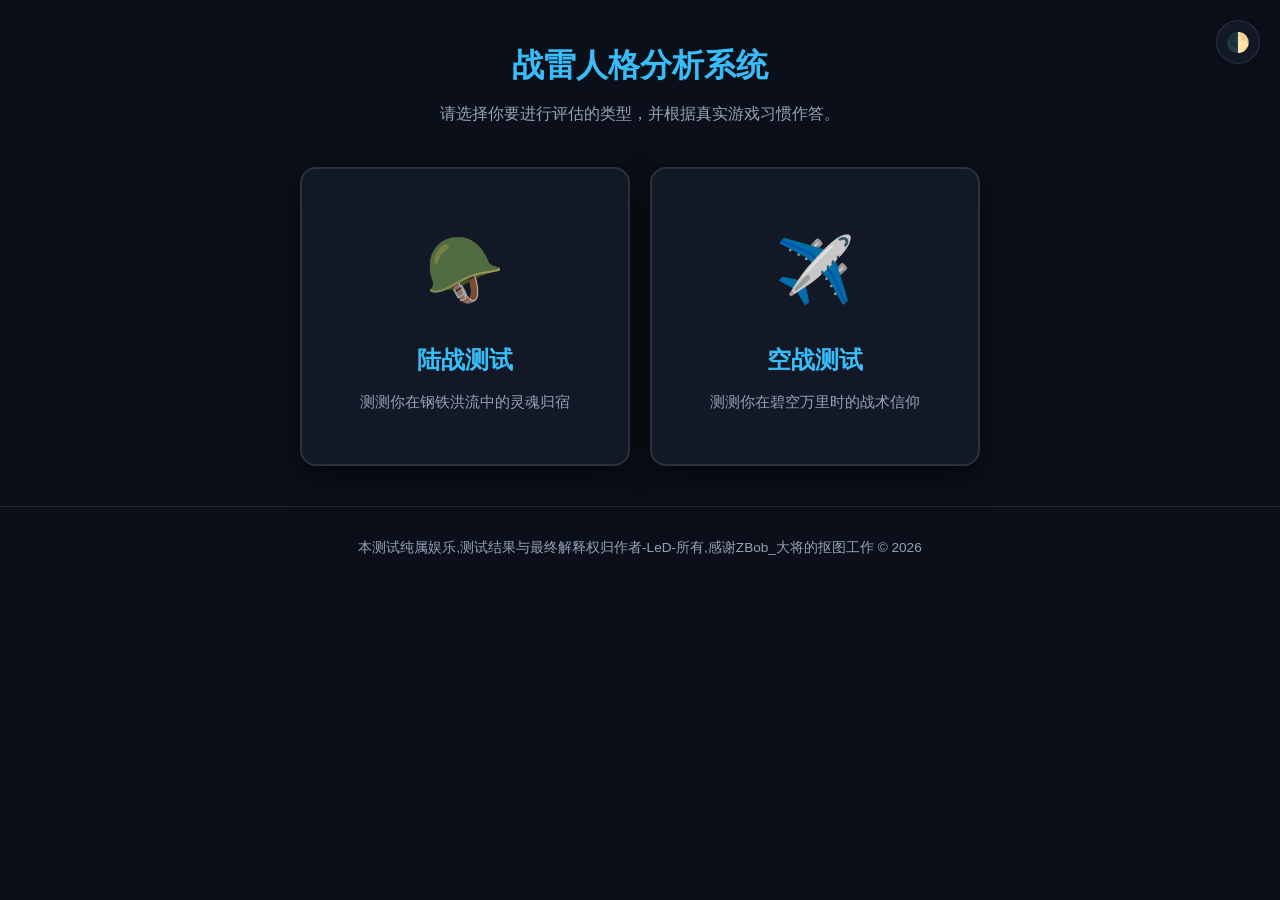
==== index.html @ 9aa7cc79 "first save" ====
<!DOCTYPE html>
<html lang="zh-CN">
<head>
    <meta charset="UTF-8">
    <meta name="viewport" content="width=device-width, initial-scale=1.0">
    <title>战雷人格定位测试 - 战场倾向分析系统</title>
    <link rel="stylesheet" href="style.css">
</head>
<body>

<button id="theme-toggle" class="theme-toggle" aria-label="切换主题">
    <span class="icon">🌓</span>
</button>

<div class="container">
    <div class="header">
        <h1 class="title">战雷人格分析系统</h1>
        <p class="subtitle">请选择你要进行评估的类型，并根据真实游戏习惯作答。</p>
    </div>

    <div id="mode-selection" class="mode-selection-container">
        <div class="mode-card" onclick="startQuiz('ground')">
            <div class="mode-icon">🪖</div>
            <h2>陆战测试</h2>
            <p>测测你在钢铁洪流中的灵魂归宿</p>
        </div>
        <div class="mode-card" onclick="startQuiz('air')">
            <div class="mode-icon">✈️</div>
            <h2>空战测试</h2>
            <p>测测你在碧空万里时的战术信仰</p>
        </div>
    </div>

    <div id="quiz-screen" style="display: none;">
        <div class="progress-container">
            <div class="progress-bar" id="progress-fill"></div>
        </div>
        <div style="text-align: right; margin-top: -20px; margin-bottom: 20px; font-size: 0.9rem; color: var(--text-muted);" id="question-counter">当前进度 : 0 / 28</div>

        <div id="questions-list">
            </div>
        
        <div class="submit-container">
            <button id="submit-btn" class="action-btn primary-btn" onclick="submitQuiz()">
                提交查看人格分析
            </button>
            <p id="error-msg" class="error-msg">还有题目未完成，请检查👆</p>
        </div>
    </div>

    <div id="result-screen" style="display: none;">
        <div class="result-card">
            <div class="result-badge">分析报告生成完毕</div>
            <div class="result-image-container">
                <img src="" alt="战雷人格图" id="result-image">
            </div>
            <h1 class="result-title" id="final-personality"></h1>
            <div class="result-desc" id="final-desc"></div>
            <button class="action-btn secondary-btn" onclick="location.reload()">返回主界面</button>
        </div>
    </div>
</div>
</div> <div class="site-footer">
    <p>本测试纯属娱乐,测试结果与最终解释权归作者-LeD-所有,感谢ZBob_大将的抠图工作 &copy; 2026</p>
</div>

<script src="script.js"></script>
</body>
</html>
---- style.css ----
/* ========================
   色彩变量与主题 (深/浅色)
   ======================== */
:root {
    --bg-color: #0b0f19;
    --text-main: #f8fafc;
    --text-muted: #94a3b8;
    --card-bg: rgba(21, 27, 40, 0.85);
    --border-color: rgba(255, 255, 255, 0.1);
    --accent-color: #38bdf8;
    --accent-hover: #0ea5e9;
    --option-bg: rgba(255, 255, 255, 0.03);
    --option-hover-bg: rgba(56, 189, 248, 0.05);
    --success-color: #10b981;
    --error-color: #ef4444;
    --shadow: 0 10px 30px rgba(0, 0, 0, 0.5);
}

[data-theme="light"] {
    --bg-color: #f1f5f9;
    --text-main: #0f172a;
    --text-muted: #64748b;
    --card-bg: #ffffff;
    --border-color: #e2e8f0;
    --accent-color: #0284c7;
    --accent-hover: #0369a1;
    --option-bg: #f8fafc;
    --option-hover-bg: #f0f9ff;
    --success-color: #059669;
    --error-color: #dc2626;
    --shadow: 0 10px 30px rgba(0, 0, 0, 0.08);
}

/* ========================
   全局重置与排版
   ======================== */
* { box-sizing: border-box; margin: 0; padding: 0; }

body {
    background-color: var(--bg-color);
    color: var(--text-main);
    font-family: -apple-system, BlinkMacSystemFont, "Segoe UI", Roboto, Arial, sans-serif;
    line-height: 1.6;
    transition: background-color 0.4s ease, color 0.4s ease;
    padding-top: 40px;
    padding-bottom: 60px;
}

.container {
    width: 100%;
    max-width: 720px;
    margin: 0 auto;
    padding: 0 20px;
}

/* ========================
   顶部信息与切换按钮
   ======================== */
.theme-toggle {
    position: fixed;
    top: 20px;
    right: 20px;
    width: 44px;
    height: 44px;
    border-radius: 50%;
    border: 1px solid var(--border-color);
    background: var(--card-bg);
    color: var(--text-main);
    font-size: 1.2rem;
    cursor: pointer;
    z-index: 1000;
    backdrop-filter: blur(8px);
    transition: all 0.3s ease;
    box-shadow: 0 4px 12px rgba(0,0,0,0.1);
}
.theme-toggle:hover { transform: scale(1.1); }

.header { text-align: center; margin-bottom: 40px; }
.title { font-size: 2rem; font-weight: 700; color: var(--accent-color); margin-bottom: 10px; }
.subtitle { color: var(--text-muted); font-size: 1rem; }

/* ========================
   【模式选择界面】(陆战/空战按钮)
   ======================== */
.mode-selection-container {
    display: flex;
    gap: 20px;
    justify-content: center;
    margin-top: 20px;
}

.mode-card {
    flex: 1;
    background: var(--card-bg);
    border: 2px solid var(--border-color);
    border-radius: 16px;
    padding: 50px 20px;
    text-align: center;
    cursor: pointer;
    transition: all 0.3s ease;
    box-shadow: var(--shadow);
}

.mode-card:hover {
    border-color: var(--accent-color);
    transform: translateY(-8px);
    background: var(--option-hover-bg);
    box-shadow: 0 15px 35px rgba(2, 132, 199, 0.2);
}

.mode-icon {
    font-size: 4rem;
    margin-bottom: 20px;
    transition: transform 0.3s ease;
}

.mode-card:hover .mode-icon { transform: scale(1.1); }
.mode-card h2 { font-size: 1.5rem; color: var(--accent-color); margin-bottom: 10px; }
.mode-card p { color: var(--text-muted); font-size: 0.95rem; }

/* ========================
   进度条
   ======================== */
.progress-container {
    width: 100%;
    background-color: rgba(255, 255, 255, 0.05);
    border-radius: 8px;
    height: 6px;
    margin-bottom: 30px;
    overflow: hidden;
}
.progress-bar {
    height: 100%;
    background: var(--accent-color);
    width: 0%;
    border-radius: 8px;
    transition: width 0.5s cubic-bezier(0.4, 0, 0.2, 1);
}

/* ========================
   问卷卡片与选项
   ======================== */
.question-card {
    background: var(--card-bg);
    border: 1px solid var(--border-color);
    border-radius: 16px;
    padding: 30px;
    margin-bottom: 24px;
    box-shadow: var(--shadow);
    transition: all 0.3s ease;
}

.question-card.unanswered-error {
    border-color: var(--error-color);
    box-shadow: 0 0 0 2px rgba(239, 68, 68, 0.2);
}

.question-text { font-size: 1.2rem; font-weight: 600; margin-bottom: 20px; }
.options-grid { display: flex; flex-direction: column; gap: 12px; }

.option-btn {
    width: 100%;
    background: var(--option-bg);
    border: 2px solid var(--border-color);
    border-radius: 12px;
    color: var(--text-main);
    padding: 16px 20px;
    font-size: 1rem;
    text-align: left;
    cursor: pointer;
    transition: all 0.2s ease;
    display: flex;
    align-items: center;
}

.option-btn::before {
    content: '';
    display: inline-block;
    width: 18px;
    height: 18px;
    border-radius: 50%;
    border: 2px solid var(--text-muted);
    margin-right: 16px;
    transition: all 0.2s ease;
    flex-shrink: 0;
}

.option-btn:hover {
    background: var(--option-hover-bg);
    border-color: var(--accent-color);
}

.option-btn.selected {
    background: var(--option-hover-bg);
    border-color: var(--accent-color);
    box-shadow: 0 4px 12px rgba(2, 132, 199, 0.15);
}

.option-btn.selected::before {
    background-color: var(--accent-color);
    border-color: var(--accent-color);
    box-shadow: inset 0 0 0 4px var(--card-bg);
}

/* ========================
   提交按钮与报错
   ======================== */
.submit-container { text-align: center; margin-top: 40px; }

.action-btn {
    padding: 16px 40px; font-size: 1.1rem; font-weight: 600;
    border-radius: 12px; cursor: pointer; border: none; transition: all 0.3s ease;
}

.primary-btn {
    background: var(--accent-color); color: #ffffff;
    box-shadow: 0 4px 15px rgba(2, 132, 199, 0.4);
}
.primary-btn:hover { background: var(--accent-hover); transform: translateY(-2px); }

.secondary-btn {
    background: var(--option-bg); color: var(--text-main);
    border: 1px solid var(--border-color); margin-top: 20px;
}
.secondary-btn:hover { background: var(--border-color); }

.error-msg {
    color: var(--error-color); margin-top: 15px; font-weight: 500;
    opacity: 0; transition: opacity 0.3s;
}
.error-msg.show { opacity: 1; }

/* ========================
   结果页面
   ======================== */
.result-card {
    background: var(--card-bg); border: 1px solid var(--border-color);
    border-radius: 16px; padding: 40px; box-shadow: var(--shadow);
    text-align: center; animation: slideUp 0.6s ease-out forwards;
}

.result-image-container {
    width: 100%; max-height: 300px; overflow: hidden;
    border-radius: 12px; margin-bottom: 24px; border: 1px solid var(--border-color);
    display: flex; justify-content: center; align-items: center; background: #000;
}
#result-image { width: 100%; height: 100%; object-fit: contain; }

.result-badge {
    display: inline-block; padding: 8px 16px; background: rgba(16, 185, 129, 0.1);
    color: var(--success-color); border-radius: 20px; font-size: 0.9rem;
    font-weight: 600; margin-bottom: 20px;
}
.result-title { font-size: 2.2rem; font-weight: 700; color: var(--accent-color); margin-bottom: 20px; }
.result-desc {
    background: var(--option-bg); border-radius: 12px; padding: 24px;
    text-align: left; margin-bottom: 30px; border-left: 4px solid var(--accent-color);
    font-size: 1.05rem;
}

@keyframes slideUp {
    from { opacity: 0; transform: translateY(20px); }
    to { opacity: 1; transform: translateY(0); }
}

@media (max-width: 600px) {
    .mode-selection-container { flex-direction: column; }
    .mode-card { padding: 30px 20px; }
    .question-card, .result-card { padding: 20px; }
    .title { font-size: 1.5rem; }
    .result-image-container { max-height: 200px; }
}
/* ========================
   网页底部声明 (Footer)
   ======================== */
.site-footer {
    text-align: center;
    padding: 30px 20px;
    margin-top: 40px;
    font-size: 0.85rem;
    color: var(--text-muted);
    border-top: 1px solid var(--border-color); /* 顶部加一条淡淡的分割线 */
}

/* 适配手机端 */
@media (max-width: 600px) {
    .site-footer {
        padding: 20px 10px;
        margin-top: 20px;
        font-size: 0.75rem;
    }
}
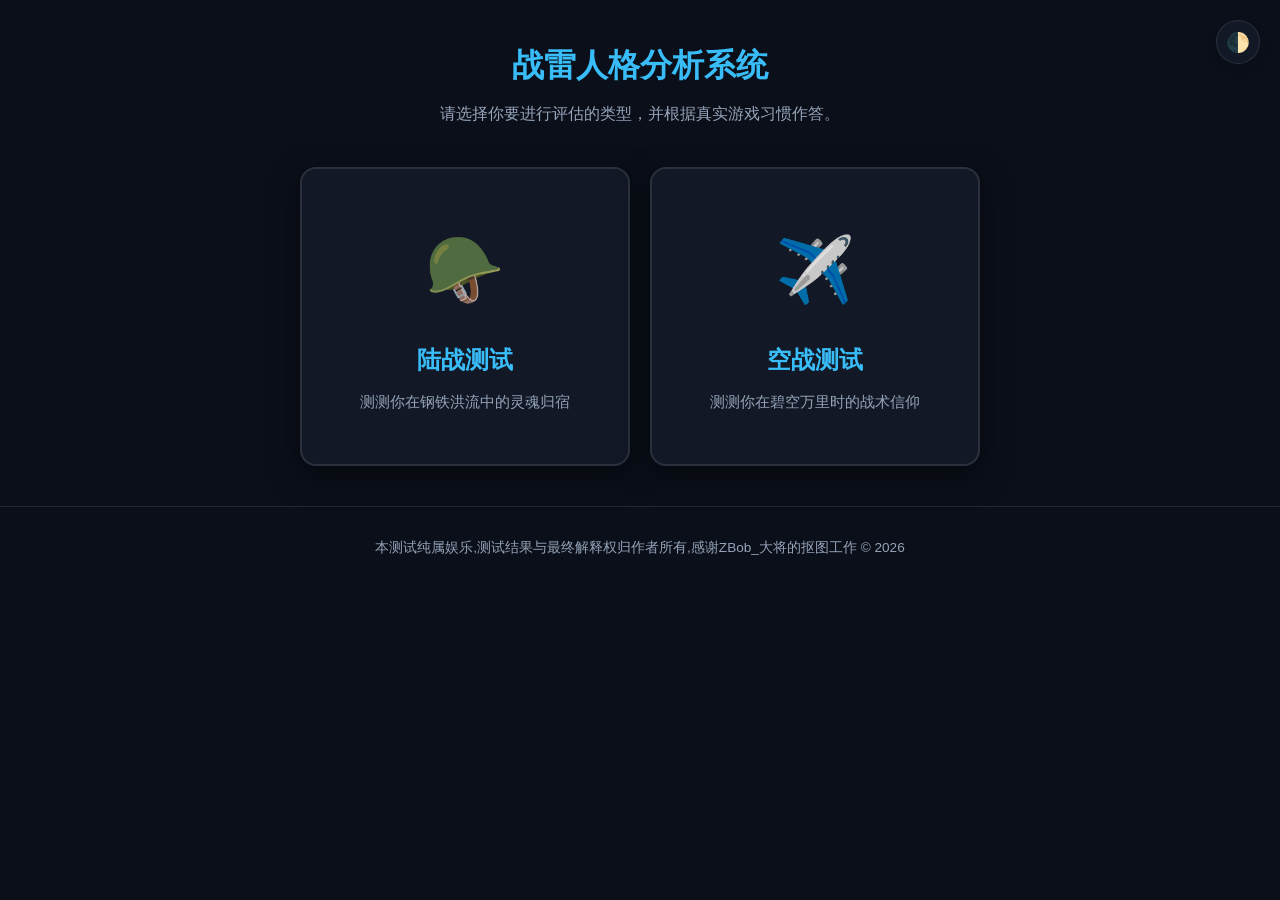
==== commit 6eac61bf: "fivth save" ====
--- a/index.html
+++ b/index.html
@@ -3,8 +3,11 @@
 <head>
     <meta charset="UTF-8">
     <meta name="viewport" content="width=device-width, initial-scale=1.0">
-    <title>战雷人格定位测试 - 战场倾向分析系统</title>
-    <link rel="stylesheet" href="style.css">
+    <title>战雷人格定位测试 - WTTI</title>
+    <meta http-equiv="Cache-Control" content="no-cache, no-store, must-revalidate">
+    <meta http-equiv="Pragma" content="no-cache">
+    <meta http-equiv="Expires" content="0">
+    <link rel="stylesheet" href="style.css?v=2.0">
 </head>
 <body>
 
@@ -61,9 +64,9 @@
     </div>
 </div>
 </div> <div class="site-footer">
-    <p>本测试纯属娱乐,测试结果与最终解释权归作者-LeD-所有,感谢ZBob_大将的抠图工作 &copy; 2026</p>
+    <p>本测试纯属娱乐,测试结果与最终解释权归作者所有,感谢ZBob_大将的抠图工作 &copy; 2026</p>
 </div>
 
-<script src="script.js"></script>
+<script src="script.js?v=2.0"></script>
 </body>
 </html>
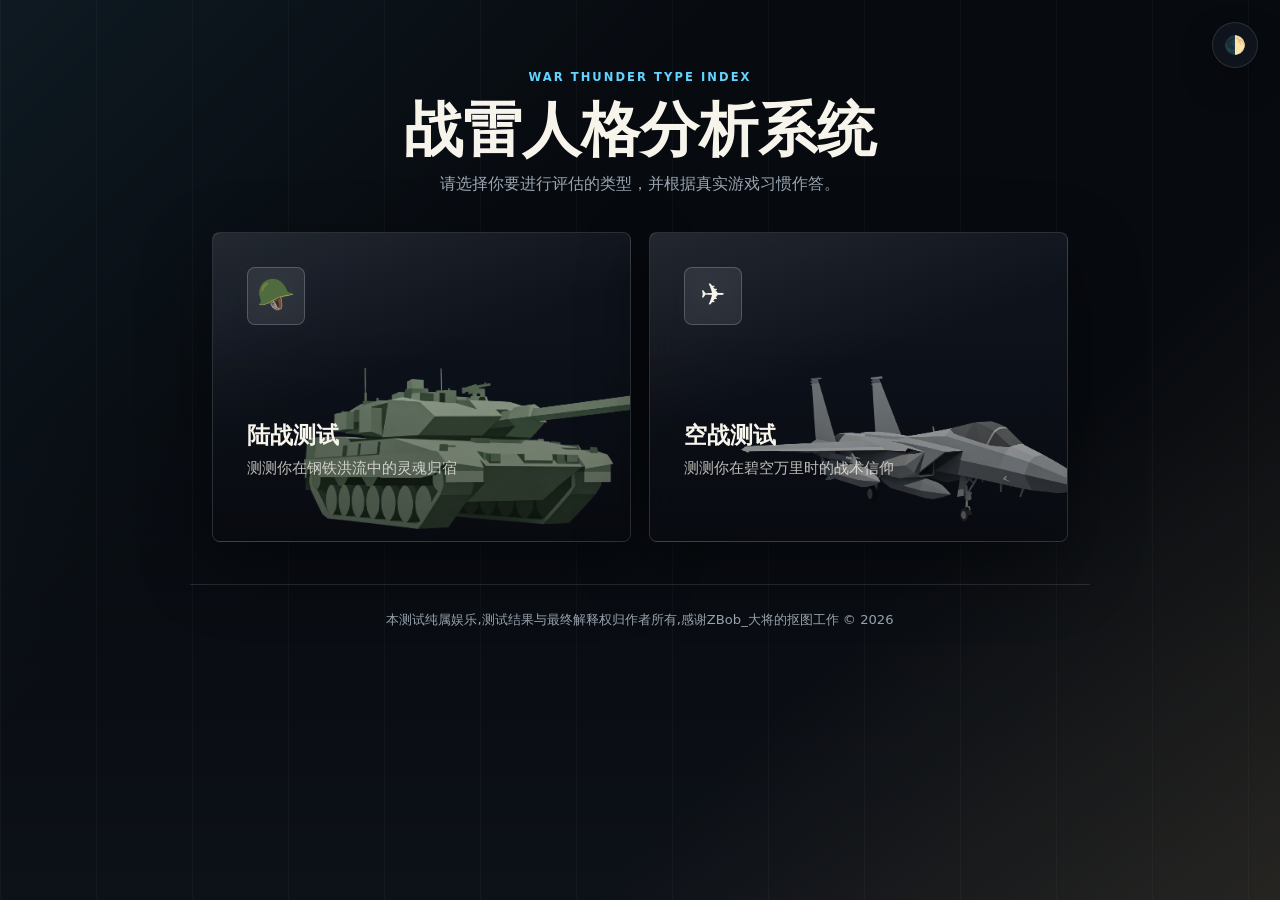
==== commit a4597479: "7th save" ====
--- a/index.html
+++ b/index.html
@@ -35,10 +35,17 @@
     </div>
 
     <div id="quiz-screen" style="display: none;">
+        <div class="quiz-toolbar">
+            <button type="button" class="back-btn" onclick="returnToSelection()" aria-label="返回选择界面">
+                <span aria-hidden="true">←</span>
+                返回选择
+            </button>
+            <div class="quiz-eyebrow">WTTI ASSESSMENT</div>
+        </div>
         <div class="progress-container">
             <div class="progress-bar" id="progress-fill"></div>
         </div>
-        <div style="text-align: right; margin-top: -20px; margin-bottom: 20px; font-size: 0.9rem; color: var(--text-muted);" id="question-counter">当前进度 : 0 / 28</div>
+        <div class="question-counter" id="question-counter">当前进度 : 0 / 28</div>
 
         <div id="questions-list">
             </div>
@@ -69,4 +76,4 @@
 
 <script src="script.js?v=2.0"></script>
 </body>
-</html>+</html>
--- a/style.css
+++ b/style.css
@@ -1,292 +1,607 @@
-/* ========================
-   色彩变量与主题 (深/浅色)
-   ======================== */
 :root {
-    --bg-color: #0b0f19;
-    --text-main: #f8fafc;
-    --text-muted: #94a3b8;
-    --card-bg: rgba(21, 27, 40, 0.85);
-    --border-color: rgba(255, 255, 255, 0.1);
-    --accent-color: #38bdf8;
-    --accent-hover: #0ea5e9;
-    --option-bg: rgba(255, 255, 255, 0.03);
-    --option-hover-bg: rgba(56, 189, 248, 0.05);
-    --success-color: #10b981;
-    --error-color: #ef4444;
-    --shadow: 0 10px 30px rgba(0, 0, 0, 0.5);
+    --bg-color: #070a0f;
+    --bg-panel: rgba(17, 22, 32, 0.78);
+    --bg-panel-solid: #111620;
+    --text-main: #f7f4ec;
+    --text-muted: #9aa6b2;
+    --card-bg: rgba(17, 22, 32, 0.76);
+    --border-color: rgba(255, 255, 255, 0.12);
+    --border-strong: rgba(255, 255, 255, 0.2);
+    --accent-color: #d8b46a;
+    --accent-hover: #efc978;
+    --accent-cool: #63d4ff;
+    --option-bg: rgba(255, 255, 255, 0.045);
+    --option-hover-bg: rgba(216, 180, 106, 0.12);
+    --success-color: #5ee7a6;
+    --error-color: #ff6b6b;
+    --shadow: 0 24px 70px rgba(0, 0, 0, 0.42);
+    --soft-shadow: 0 14px 34px rgba(0, 0, 0, 0.28);
 }
 
 [data-theme="light"] {
-    --bg-color: #f1f5f9;
-    --text-main: #0f172a;
-    --text-muted: #64748b;
-    --card-bg: #ffffff;
-    --border-color: #e2e8f0;
-    --accent-color: #0284c7;
-    --accent-hover: #0369a1;
-    --option-bg: #f8fafc;
-    --option-hover-bg: #f0f9ff;
-    --success-color: #059669;
-    --error-color: #dc2626;
-    --shadow: 0 10px 30px rgba(0, 0, 0, 0.08);
-}
-
-/* ========================
-   全局重置与排版
-   ======================== */
-* { box-sizing: border-box; margin: 0; padding: 0; }
+    --bg-color: #eef1f4;
+    --bg-panel: rgba(255, 255, 255, 0.84);
+    --bg-panel-solid: #ffffff;
+    --text-main: #101722;
+    --text-muted: #617080;
+    --card-bg: rgba(255, 255, 255, 0.82);
+    --border-color: rgba(16, 23, 34, 0.12);
+    --border-strong: rgba(16, 23, 34, 0.2);
+    --accent-color: #9a6a1e;
+    --accent-hover: #7c5315;
+    --accent-cool: #0f8db7;
+    --option-bg: rgba(16, 23, 34, 0.045);
+    --option-hover-bg: rgba(154, 106, 30, 0.1);
+    --success-color: #07885f;
+    --error-color: #d72f3f;
+    --shadow: 0 24px 70px rgba(21, 31, 44, 0.13);
+    --soft-shadow: 0 14px 34px rgba(21, 31, 44, 0.12);
+}
+
+* {
+    box-sizing: border-box;
+    margin: 0;
+    padding: 0;
+}
 
 body {
-    background-color: var(--bg-color);
-    color: var(--text-main);
-    font-family: -apple-system, BlinkMacSystemFont, "Segoe UI", Roboto, Arial, sans-serif;
-    line-height: 1.6;
-    transition: background-color 0.4s ease, color 0.4s ease;
-    padding-top: 40px;
-    padding-bottom: 60px;
+    min-height: 100vh;
+    background:
+        linear-gradient(135deg, rgba(99, 212, 255, 0.08), transparent 34%),
+        linear-gradient(315deg, rgba(216, 180, 106, 0.12), transparent 32%),
+        repeating-linear-gradient(90deg, rgba(255, 255, 255, 0.028) 0 1px, transparent 1px 96px),
+        linear-gradient(180deg, #070a0f 0%, var(--bg-color) 46%, #0d1118 100%);
+    color: var(--text-main);
+    font-family: Inter, ui-sans-serif, system-ui, -apple-system, BlinkMacSystemFont, "Segoe UI", Arial, sans-serif;
+    line-height: 1.65;
+    padding: 44px 0 64px;
+    transition: background-color 0.35s ease, color 0.35s ease;
+}
+
+[data-theme="light"] body {
+    background:
+        linear-gradient(135deg, rgba(15, 141, 183, 0.08), transparent 34%),
+        linear-gradient(315deg, rgba(154, 106, 30, 0.1), transparent 32%),
+        repeating-linear-gradient(90deg, rgba(16, 23, 34, 0.035) 0 1px, transparent 1px 96px),
+        linear-gradient(180deg, #f7f8fa 0%, var(--bg-color) 100%);
 }
 
 .container {
-    width: 100%;
-    max-width: 720px;
+    width: min(100%, 900px);
     margin: 0 auto;
-    padding: 0 20px;
-}
-
-/* ========================
-   顶部信息与切换按钮
-   ======================== */
+    padding: 0 22px;
+}
+
 .theme-toggle {
     position: fixed;
-    top: 20px;
-    right: 20px;
-    width: 44px;
-    height: 44px;
-    border-radius: 50%;
-    border: 1px solid var(--border-color);
-    background: var(--card-bg);
-    color: var(--text-main);
-    font-size: 1.2rem;
+    top: 22px;
+    right: 22px;
+    z-index: 1000;
+    display: grid;
+    place-items: center;
+    width: 46px;
+    height: 46px;
+    border: 1px solid var(--border-color);
+    border-radius: 999px;
+    background: var(--bg-panel);
+    color: var(--text-main);
+    font-size: 1.1rem;
     cursor: pointer;
-    z-index: 1000;
-    backdrop-filter: blur(8px);
-    transition: all 0.3s ease;
-    box-shadow: 0 4px 12px rgba(0,0,0,0.1);
-}
-.theme-toggle:hover { transform: scale(1.1); }
-
-.header { text-align: center; margin-bottom: 40px; }
-.title { font-size: 2rem; font-weight: 700; color: var(--accent-color); margin-bottom: 10px; }
-.subtitle { color: var(--text-muted); font-size: 1rem; }
-
-/* ========================
-   【模式选择界面】(陆战/空战按钮)
-   ======================== */
+    box-shadow: var(--soft-shadow);
+    backdrop-filter: blur(18px);
+    transition: transform 0.25s ease, border-color 0.25s ease, background 0.25s ease;
+}
+
+.theme-toggle:hover {
+    border-color: var(--accent-color);
+    transform: translateY(-2px);
+}
+
+.header {
+    position: relative;
+    margin: 24px auto 34px;
+    text-align: center;
+}
+
+.header::before {
+    content: "WAR THUNDER TYPE INDEX";
+    display: block;
+    margin-bottom: 12px;
+    color: var(--accent-cool);
+    font-size: 0.72rem;
+    font-weight: 800;
+    letter-spacing: 0.18em;
+}
+
+.title {
+    margin-bottom: 10px;
+    color: var(--text-main);
+    font-size: clamp(2rem, 5vw, 3.7rem);
+    font-weight: 850;
+    line-height: 1.05;
+}
+
+.subtitle {
+    max-width: 650px;
+    margin: 0 auto;
+    color: var(--text-muted);
+    font-size: 1rem;
+}
+
 .mode-selection-container {
-    display: flex;
-    gap: 20px;
-    justify-content: center;
-    margin-top: 20px;
+    display: grid;
+    grid-template-columns: repeat(2, minmax(0, 1fr));
+    gap: 18px;
+    margin-top: 28px;
 }
 
 .mode-card {
-    flex: 1;
-    background: var(--card-bg);
-    border: 2px solid var(--border-color);
-    border-radius: 16px;
-    padding: 50px 20px;
-    text-align: center;
+    position: relative;
+    min-height: 310px;
+    overflow: hidden;
+    border: 1px solid var(--border-color);
+    border-radius: 8px;
+    background:
+        linear-gradient(160deg, rgba(255, 255, 255, 0.09), transparent 44%),
+        var(--card-bg);
+    padding: 34px;
     cursor: pointer;
-    transition: all 0.3s ease;
     box-shadow: var(--shadow);
+    backdrop-filter: blur(18px);
+    transition: transform 0.28s ease, border-color 0.28s ease, box-shadow 0.28s ease;
+}
+
+.mode-card::before {
+    content: "";
+    position: absolute;
+    inset: 0;
+    background: linear-gradient(180deg, transparent 30%, rgba(0, 0, 0, 0.42));
+    pointer-events: none;
+    z-index: 1;
+}
+
+.mode-card::after {
+    content: "";
+    position: absolute;
+    right: -24px;
+    bottom: -16px;
+    width: 84%;
+    height: 70%;
+    background-position: center;
+    background-repeat: no-repeat;
+    background-size: contain;
+    filter: saturate(1.08) contrast(1.08);
+    opacity: 0.74;
+    transform: scale(1);
+    transition: transform 0.35s ease, opacity 0.35s ease;
+}
+
+.mode-card:nth-child(1)::after {
+    background-image: url("images/leopard2.png");
+}
+
+.mode-card:nth-child(2)::after {
+    background-image: url("images/f15c.png");
 }
 
 .mode-card:hover {
     border-color: var(--accent-color);
-    transform: translateY(-8px);
+    box-shadow: 0 26px 90px rgba(0, 0, 0, 0.5);
+    transform: translateY(-6px);
+}
+
+.mode-card:hover::after {
+    opacity: 0.92;
+    transform: scale(1.045);
+}
+
+.mode-icon,
+.mode-card h2,
+.mode-card p {
+    position: relative;
+    z-index: 2;
+}
+
+.mode-icon {
+    display: grid;
+    place-items: center;
+    width: 58px;
+    height: 58px;
+    margin-bottom: 96px;
+    border: 1px solid var(--border-strong);
+    border-radius: 8px;
+    background: rgba(255, 255, 255, 0.08);
+    font-size: 1.9rem;
+    backdrop-filter: blur(12px);
+}
+
+.mode-card h2 {
+    margin-bottom: 8px;
+    color: var(--text-main);
+    font-size: 1.45rem;
+    line-height: 1.2;
+}
+
+.mode-card p {
+    max-width: 16rem;
+    color: rgba(247, 244, 236, 0.76);
+    font-size: 0.95rem;
+}
+
+[data-theme="light"] .mode-card p {
+    color: rgba(16, 23, 34, 0.72);
+}
+
+.quiz-toolbar {
+    display: flex;
+    align-items: center;
+    justify-content: space-between;
+    gap: 14px;
+    margin: 0 0 18px;
+    padding: 12px;
+    border: 1px solid var(--border-color);
+    border-radius: 8px;
+    background: var(--bg-panel);
+    box-shadow: var(--soft-shadow);
+    backdrop-filter: blur(18px);
+}
+
+.back-btn {
+    display: inline-flex;
+    align-items: center;
+    gap: 9px;
+    min-height: 40px;
+    border: 1px solid var(--border-color);
+    border-radius: 8px;
+    background: rgba(255, 255, 255, 0.055);
+    color: var(--text-main);
+    padding: 0 14px;
+    font: inherit;
+    font-size: 0.95rem;
+    font-weight: 700;
+    cursor: pointer;
+    transition: transform 0.2s ease, border-color 0.2s ease, background 0.2s ease;
+}
+
+.back-btn span {
+    color: var(--accent-color);
+    font-size: 1.2rem;
+    line-height: 1;
+}
+
+.back-btn:hover {
+    border-color: var(--accent-color);
     background: var(--option-hover-bg);
-    box-shadow: 0 15px 35px rgba(2, 132, 199, 0.2);
-}
-
-.mode-icon {
-    font-size: 4rem;
-    margin-bottom: 20px;
-    transition: transform 0.3s ease;
-}
-
-.mode-card:hover .mode-icon { transform: scale(1.1); }
-.mode-card h2 { font-size: 1.5rem; color: var(--accent-color); margin-bottom: 10px; }
-.mode-card p { color: var(--text-muted); font-size: 0.95rem; }
-
-/* ========================
-   进度条
-   ======================== */
+    transform: translateX(-2px);
+}
+
+.quiz-eyebrow {
+    color: var(--text-muted);
+    font-size: 0.72rem;
+    font-weight: 800;
+    letter-spacing: 0.16em;
+}
+
 .progress-container {
     width: 100%;
-    background-color: rgba(255, 255, 255, 0.05);
-    border-radius: 8px;
-    height: 6px;
-    margin-bottom: 30px;
+    height: 8px;
+    margin-bottom: 14px;
     overflow: hidden;
-}
+    border: 1px solid var(--border-color);
+    border-radius: 999px;
+    background: rgba(255, 255, 255, 0.055);
+}
+
 .progress-bar {
+    width: 0%;
     height: 100%;
-    background: var(--accent-color);
-    width: 0%;
-    border-radius: 8px;
-    transition: width 0.5s cubic-bezier(0.4, 0, 0.2, 1);
-}
-
-/* ========================
-   问卷卡片与选项
-   ======================== */
+    border-radius: inherit;
+    background: linear-gradient(90deg, var(--accent-color), var(--accent-cool));
+    box-shadow: 0 0 26px rgba(99, 212, 255, 0.34);
+    transition: width 0.45s cubic-bezier(0.4, 0, 0.2, 1);
+}
+
+.question-counter {
+    margin-bottom: 22px;
+    color: var(--text-muted);
+    font-size: 0.9rem;
+    font-weight: 700;
+    text-align: right;
+}
+
 .question-card {
-    background: var(--card-bg);
-    border: 1px solid var(--border-color);
-    border-radius: 16px;
-    padding: 30px;
-    margin-bottom: 24px;
-    box-shadow: var(--shadow);
-    transition: all 0.3s ease;
+    position: relative;
+    margin-bottom: 18px;
+    border: 1px solid var(--border-color);
+    border-radius: 8px;
+    background:
+        linear-gradient(145deg, rgba(255, 255, 255, 0.07), transparent 42%),
+        var(--card-bg);
+    padding: 26px;
+    box-shadow: var(--soft-shadow);
+    backdrop-filter: blur(18px);
+    transition: border-color 0.25s ease, transform 0.25s ease, box-shadow 0.25s ease;
+}
+
+.question-card:hover {
+    border-color: var(--border-strong);
+    transform: translateY(-2px);
 }
 
 .question-card.unanswered-error {
     border-color: var(--error-color);
-    box-shadow: 0 0 0 2px rgba(239, 68, 68, 0.2);
-}
-
-.question-text { font-size: 1.2rem; font-weight: 600; margin-bottom: 20px; }
-.options-grid { display: flex; flex-direction: column; gap: 12px; }
+    box-shadow: 0 0 0 3px rgba(255, 107, 107, 0.18), var(--soft-shadow);
+}
+
+.question-text {
+    margin-bottom: 18px;
+    color: var(--text-main);
+    font-size: 1.12rem;
+    font-weight: 800;
+    line-height: 1.55;
+}
+
+.options-grid {
+    display: flex;
+    flex-direction: column;
+    gap: 10px;
+}
 
 .option-btn {
+    position: relative;
+    display: flex;
+    align-items: center;
     width: 100%;
+    min-height: 54px;
+    border: 1px solid var(--border-color);
+    border-radius: 8px;
     background: var(--option-bg);
-    border: 2px solid var(--border-color);
-    border-radius: 12px;
-    color: var(--text-main);
-    padding: 16px 20px;
-    font-size: 1rem;
+    color: var(--text-main);
+    padding: 14px 16px;
+    font: inherit;
+    font-size: 0.98rem;
     text-align: left;
     cursor: pointer;
-    transition: all 0.2s ease;
+    transition: border-color 0.2s ease, background 0.2s ease, transform 0.2s ease, box-shadow 0.2s ease;
+}
+
+.option-btn::before {
+    content: "";
+    display: inline-block;
+    flex: 0 0 18px;
+    width: 18px;
+    height: 18px;
+    margin-right: 14px;
+    border: 2px solid var(--text-muted);
+    border-radius: 999px;
+    transition: border-color 0.2s ease, background 0.2s ease, box-shadow 0.2s ease;
+}
+
+.option-btn:hover {
+    border-color: var(--accent-color);
+    background: var(--option-hover-bg);
+    transform: translateX(3px);
+}
+
+.option-btn.selected {
+    border-color: var(--accent-color);
+    background:
+        linear-gradient(90deg, rgba(216, 180, 106, 0.17), rgba(99, 212, 255, 0.07)),
+        var(--option-bg);
+    box-shadow: inset 0 0 0 1px rgba(216, 180, 106, 0.16);
+}
+
+.option-btn.selected::before {
+    border-color: var(--accent-color);
+    background: var(--accent-color);
+    box-shadow: inset 0 0 0 4px var(--bg-panel-solid);
+}
+
+.submit-container {
+    margin-top: 34px;
+    text-align: center;
+}
+
+.action-btn {
+    min-height: 52px;
+    border: 0;
+    border-radius: 8px;
+    padding: 0 34px;
+    font: inherit;
+    font-size: 1.02rem;
+    font-weight: 800;
+    cursor: pointer;
+    transition: transform 0.22s ease, box-shadow 0.22s ease, background 0.22s ease, border-color 0.22s ease;
+}
+
+.primary-btn {
+    background: linear-gradient(135deg, var(--accent-color), var(--accent-hover));
+    color: #12100a;
+    box-shadow: 0 16px 34px rgba(216, 180, 106, 0.22);
+}
+
+.primary-btn:hover {
+    box-shadow: 0 18px 44px rgba(216, 180, 106, 0.31);
+    transform: translateY(-2px);
+}
+
+.secondary-btn {
+    margin-top: 20px;
+    border: 1px solid var(--border-color);
+    background: var(--option-bg);
+    color: var(--text-main);
+}
+
+.secondary-btn:hover {
+    border-color: var(--accent-color);
+    background: var(--option-hover-bg);
+    transform: translateY(-2px);
+}
+
+.error-msg {
+    margin-top: 15px;
+    color: var(--error-color);
+    font-weight: 700;
+    opacity: 0;
+    transition: opacity 0.25s ease;
+}
+
+.error-msg.show {
+    opacity: 1;
+}
+
+.result-card {
+    overflow: hidden;
+    border: 1px solid var(--border-color);
+    border-radius: 8px;
+    background:
+        linear-gradient(145deg, rgba(255, 255, 255, 0.09), transparent 38%),
+        var(--card-bg);
+    padding: 34px;
+    text-align: center;
+    box-shadow: var(--shadow);
+    backdrop-filter: blur(18px);
+    animation: slideUp 0.55s ease-out forwards;
+}
+
+.result-image-container {
     display: flex;
     align-items: center;
-}
-
-.option-btn::before {
-    content: '';
-    display: inline-block;
-    width: 18px;
-    height: 18px;
-    border-radius: 50%;
-    border: 2px solid var(--text-muted);
-    margin-right: 16px;
-    transition: all 0.2s ease;
-    flex-shrink: 0;
-}
-
-.option-btn:hover {
-    background: var(--option-hover-bg);
-    border-color: var(--accent-color);
-}
-
-.option-btn.selected {
-    background: var(--option-hover-bg);
-    border-color: var(--accent-color);
-    box-shadow: 0 4px 12px rgba(2, 132, 199, 0.15);
-}
-
-.option-btn.selected::before {
-    background-color: var(--accent-color);
-    border-color: var(--accent-color);
-    box-shadow: inset 0 0 0 4px var(--card-bg);
-}
-
-/* ========================
-   提交按钮与报错
-   ======================== */
-.submit-container { text-align: center; margin-top: 40px; }
-
-.action-btn {
-    padding: 16px 40px; font-size: 1.1rem; font-weight: 600;
-    border-radius: 12px; cursor: pointer; border: none; transition: all 0.3s ease;
-}
-
-.primary-btn {
-    background: var(--accent-color); color: #ffffff;
-    box-shadow: 0 4px 15px rgba(2, 132, 199, 0.4);
-}
-.primary-btn:hover { background: var(--accent-hover); transform: translateY(-2px); }
-
-.secondary-btn {
-    background: var(--option-bg); color: var(--text-main);
-    border: 1px solid var(--border-color); margin-top: 20px;
-}
-.secondary-btn:hover { background: var(--border-color); }
-
-.error-msg {
-    color: var(--error-color); margin-top: 15px; font-weight: 500;
-    opacity: 0; transition: opacity 0.3s;
-}
-.error-msg.show { opacity: 1; }
-
-/* ========================
-   结果页面
-   ======================== */
-.result-card {
-    background: var(--card-bg); border: 1px solid var(--border-color);
-    border-radius: 16px; padding: 40px; box-shadow: var(--shadow);
-    text-align: center; animation: slideUp 0.6s ease-out forwards;
-}
-
-.result-image-container {
-    width: 100%; max-height: 300px; overflow: hidden;
-    border-radius: 12px; margin-bottom: 24px; border: 1px solid var(--border-color);
-    display: flex; justify-content: center; align-items: center; background: #000;
-}
-#result-image { width: 100%; height: 100%; object-fit: contain; }
+    justify-content: center;
+    width: 100%;
+    max-height: 330px;
+    margin-bottom: 24px;
+    overflow: hidden;
+    border: 1px solid var(--border-color);
+    border-radius: 8px;
+    background: #05070a;
+}
+
+#result-image {
+    width: 100%;
+    height: 100%;
+    object-fit: contain;
+}
 
 .result-badge {
-    display: inline-block; padding: 8px 16px; background: rgba(16, 185, 129, 0.1);
-    color: var(--success-color); border-radius: 20px; font-size: 0.9rem;
-    font-weight: 600; margin-bottom: 20px;
-}
-.result-title { font-size: 2.2rem; font-weight: 700; color: var(--accent-color); margin-bottom: 20px; }
+    display: inline-flex;
+    align-items: center;
+    min-height: 34px;
+    margin-bottom: 20px;
+    border: 1px solid rgba(94, 231, 166, 0.22);
+    border-radius: 999px;
+    background: rgba(94, 231, 166, 0.1);
+    color: var(--success-color);
+    padding: 0 15px;
+    font-size: 0.86rem;
+    font-weight: 800;
+}
+
+.result-title {
+    margin-bottom: 18px;
+    color: var(--text-main);
+    font-size: clamp(1.8rem, 4vw, 2.45rem);
+    font-weight: 850;
+    line-height: 1.2;
+}
+
 .result-desc {
-    background: var(--option-bg); border-radius: 12px; padding: 24px;
-    text-align: left; margin-bottom: 30px; border-left: 4px solid var(--accent-color);
-    font-size: 1.05rem;
+    margin-bottom: 28px;
+    border: 1px solid var(--border-color);
+    border-left: 4px solid var(--accent-color);
+    border-radius: 8px;
+    background: var(--option-bg);
+    padding: 22px;
+    font-size: 1.03rem;
+    text-align: left;
+}
+
+.site-footer {
+    max-width: 900px;
+    margin: 42px auto 0;
+    border-top: 1px solid var(--border-color);
+    padding: 24px 22px 0;
+    color: var(--text-muted);
+    font-size: 0.82rem;
+    text-align: center;
 }
 
 @keyframes slideUp {
-    from { opacity: 0; transform: translateY(20px); }
-    to { opacity: 1; transform: translateY(0); }
-}
-
-@media (max-width: 600px) {
-    .mode-selection-container { flex-direction: column; }
-    .mode-card { padding: 30px 20px; }
-    .question-card, .result-card { padding: 20px; }
-    .title { font-size: 1.5rem; }
-    .result-image-container { max-height: 200px; }
-}
-/* ========================
-   网页底部声明 (Footer)
-   ======================== */
-.site-footer {
-    text-align: center;
-    padding: 30px 20px;
-    margin-top: 40px;
-    font-size: 0.85rem;
-    color: var(--text-muted);
-    border-top: 1px solid var(--border-color); /* 顶部加一条淡淡的分割线 */
-}
-
-/* 适配手机端 */
-@media (max-width: 600px) {
-    .site-footer {
-        padding: 20px 10px;
-        margin-top: 20px;
-        font-size: 0.75rem;
-    }
-}+    from {
+        opacity: 0;
+        transform: translateY(18px);
+    }
+    to {
+        opacity: 1;
+        transform: translateY(0);
+    }
+}
+
+@media (max-width: 720px) {
+    body {
+        padding-top: 32px;
+    }
+
+    .container {
+        padding: 0 16px;
+    }
+
+    .theme-toggle {
+        top: 14px;
+        right: 14px;
+        width: 42px;
+        height: 42px;
+    }
+
+    .header {
+        margin-top: 54px;
+    }
+
+    .mode-selection-container {
+        grid-template-columns: 1fr;
+    }
+
+    .mode-card {
+        min-height: 250px;
+        padding: 26px;
+    }
+
+    .mode-icon {
+        margin-bottom: 62px;
+    }
+
+    .quiz-toolbar {
+        align-items: stretch;
+        flex-direction: column;
+    }
+
+    .back-btn {
+        justify-content: center;
+        width: 100%;
+    }
+
+    .quiz-eyebrow,
+    .question-counter {
+        text-align: center;
+    }
+
+    .question-card,
+    .result-card {
+        padding: 20px;
+    }
+
+    .option-btn {
+        min-height: 50px;
+        padding: 12px 14px;
+        font-size: 0.94rem;
+    }
+
+    .action-btn {
+        width: 100%;
+        padding: 0 18px;
+    }
+
+    .result-image-container {
+        max-height: 230px;
+    }
+}
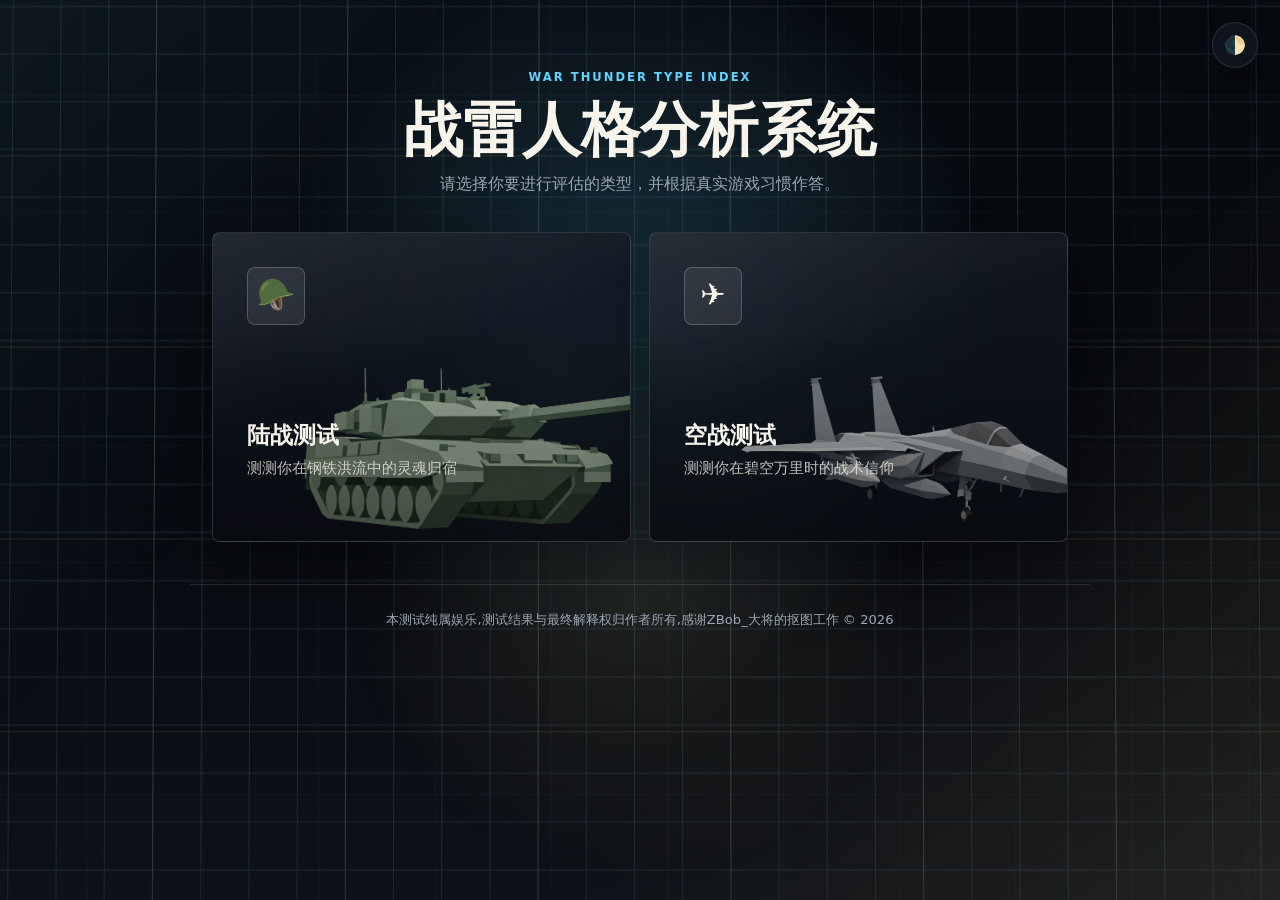
==== commit 3760c85a: "8th save" ====
--- a/index.html
+++ b/index.html
@@ -10,6 +10,12 @@
     <link rel="stylesheet" href="style.css?v=2.0">
 </head>
 <body>
+
+<div class="interactive-grid-bg" aria-hidden="true">
+    <div class="grid-layer grid-layer-primary"></div>
+    <div class="grid-layer grid-layer-depth"></div>
+    <div class="grid-glow"></div>
+</div>
 
 <button id="theme-toggle" class="theme-toggle" aria-label="切换主题">
     <span class="icon">🌓</span>
--- a/style.css
+++ b/style.css
@@ -16,6 +16,15 @@
     --error-color: #ff6b6b;
     --shadow: 0 24px 70px rgba(0, 0, 0, 0.42);
     --soft-shadow: 0 14px 34px rgba(0, 0, 0, 0.28);
+    --grid-line: rgba(122, 185, 205, 0.18);
+    --grid-line-strong: rgba(216, 180, 106, 0.18);
+    --grid-glow: rgba(99, 212, 255, 0.22);
+    --grid-x: 50vw;
+    --grid-y: 34vh;
+    --grid-shift-x: 0px;
+    --grid-shift-y: 0px;
+    --grid-tilt-x: 0deg;
+    --grid-tilt-y: 0deg;
 }
 
 [data-theme="light"] {
@@ -36,6 +45,9 @@
     --error-color: #d72f3f;
     --shadow: 0 24px 70px rgba(21, 31, 44, 0.13);
     --soft-shadow: 0 14px 34px rgba(21, 31, 44, 0.12);
+    --grid-line: rgba(15, 93, 120, 0.14);
+    --grid-line-strong: rgba(154, 106, 30, 0.16);
+    --grid-glow: rgba(15, 141, 183, 0.18);
 }
 
 * {
@@ -46,11 +58,8 @@
 
 body {
     min-height: 100vh;
-    background:
-        linear-gradient(135deg, rgba(99, 212, 255, 0.08), transparent 34%),
-        linear-gradient(315deg, rgba(216, 180, 106, 0.12), transparent 32%),
-        repeating-linear-gradient(90deg, rgba(255, 255, 255, 0.028) 0 1px, transparent 1px 96px),
-        linear-gradient(180deg, #070a0f 0%, var(--bg-color) 46%, #0d1118 100%);
+    overflow-x: hidden;
+    background: linear-gradient(180deg, #070a0f 0%, var(--bg-color) 46%, #0d1118 100%);
     color: var(--text-main);
     font-family: Inter, ui-sans-serif, system-ui, -apple-system, BlinkMacSystemFont, "Segoe UI", Arial, sans-serif;
     line-height: 1.65;
@@ -59,14 +68,76 @@
 }
 
 [data-theme="light"] body {
+    background: linear-gradient(180deg, #f7f8fa 0%, var(--bg-color) 100%);
+}
+
+.interactive-grid-bg {
+    position: fixed;
+    inset: 0;
+    z-index: 0;
+    overflow: hidden;
+    pointer-events: none;
+    perspective: 900px;
+    background:
+        linear-gradient(135deg, rgba(99, 212, 255, 0.07), transparent 34%),
+        linear-gradient(315deg, rgba(216, 180, 106, 0.11), transparent 36%);
+}
+
+[data-theme="light"] .interactive-grid-bg {
     background:
         linear-gradient(135deg, rgba(15, 141, 183, 0.08), transparent 34%),
-        linear-gradient(315deg, rgba(154, 106, 30, 0.1), transparent 32%),
-        repeating-linear-gradient(90deg, rgba(16, 23, 34, 0.035) 0 1px, transparent 1px 96px),
-        linear-gradient(180deg, #f7f8fa 0%, var(--bg-color) 100%);
+        linear-gradient(315deg, rgba(154, 106, 30, 0.08), transparent 36%);
+}
+
+.grid-layer,
+.grid-glow {
+    position: absolute;
+    inset: -18vmax;
+    will-change: transform, opacity, background-position;
+}
+
+.grid-layer-primary {
+    background-image:
+        linear-gradient(var(--grid-line) 1px, transparent 1px),
+        linear-gradient(90deg, var(--grid-line) 1px, transparent 1px),
+        linear-gradient(var(--grid-line-strong) 1px, transparent 1px),
+        linear-gradient(90deg, var(--grid-line-strong) 1px, transparent 1px);
+    background-size: 48px 48px, 48px 48px, 192px 192px, 192px 192px;
+    background-position:
+        var(--grid-shift-x) var(--grid-shift-y),
+        var(--grid-shift-x) var(--grid-shift-y),
+        calc(var(--grid-shift-x) * -0.45) calc(var(--grid-shift-y) * -0.45),
+        calc(var(--grid-shift-x) * -0.45) calc(var(--grid-shift-y) * -0.45);
+    opacity: 0.78;
+    transform: rotateX(var(--grid-tilt-x)) rotateY(var(--grid-tilt-y)) translate3d(calc(var(--grid-shift-x) * 0.35), calc(var(--grid-shift-y) * 0.35), 0);
+    transform-origin: center;
+    mask-image: linear-gradient(180deg, transparent 0%, #000 12%, #000 78%, transparent 100%);
+}
+
+.grid-layer-depth {
+    background-image:
+        linear-gradient(rgba(255, 255, 255, 0.06) 1px, transparent 1px),
+        linear-gradient(90deg, rgba(255, 255, 255, 0.06) 1px, transparent 1px);
+    background-size: 112px 112px;
+    background-position:
+        calc(var(--grid-shift-x) * -0.8) calc(var(--grid-shift-y) * -0.8),
+        calc(var(--grid-shift-x) * -0.8) calc(var(--grid-shift-y) * -0.8);
+    opacity: 0.36;
+    transform: rotateX(calc(var(--grid-tilt-x) * -0.7)) rotateY(calc(var(--grid-tilt-y) * -0.7)) scale(1.04);
+}
+
+.grid-glow {
+    inset: 0;
+    background:
+        radial-gradient(circle at var(--grid-x) var(--grid-y), var(--grid-glow), transparent 23rem),
+        radial-gradient(circle at calc(100% - var(--grid-x)) calc(100% - var(--grid-y)), rgba(216, 180, 106, 0.12), transparent 19rem);
+    opacity: 0.9;
+    transition: opacity 0.25s ease;
 }
 
 .container {
+    position: relative;
+    z-index: 1;
     width: min(100%, 900px);
     margin: 0 auto;
     padding: 0 22px;
@@ -517,6 +588,8 @@
 }
 
 .site-footer {
+    position: relative;
+    z-index: 1;
     max-width: 900px;
     margin: 42px auto 0;
     border-top: 1px solid var(--border-color);
@@ -553,6 +626,32 @@
         height: 42px;
     }
 
+    .interactive-grid-bg {
+        perspective: 620px;
+    }
+
+    .grid-layer,
+    .grid-glow {
+        inset: -24vmax;
+    }
+
+    .grid-layer-primary {
+        background-size: 38px 38px, 38px 38px, 152px 152px, 152px 152px;
+        opacity: 0.66;
+        transform: translate3d(calc(var(--grid-shift-x) * 0.18), calc(var(--grid-shift-y) * 0.18), 0);
+    }
+
+    .grid-layer-depth {
+        background-size: 88px 88px;
+        opacity: 0.26;
+    }
+
+    .grid-glow {
+        background:
+            radial-gradient(circle at var(--grid-x) var(--grid-y), var(--grid-glow), transparent 17rem),
+            radial-gradient(circle at calc(100% - var(--grid-x)) calc(100% - var(--grid-y)), rgba(216, 180, 106, 0.1), transparent 14rem);
+    }
+
     .header {
         margin-top: 54px;
     }
@@ -605,3 +704,10 @@
         max-height: 230px;
     }
 }
+
+@media (prefers-reduced-motion: reduce) {
+    .grid-layer-primary,
+    .grid-layer-depth {
+        transform: none;
+    }
+}
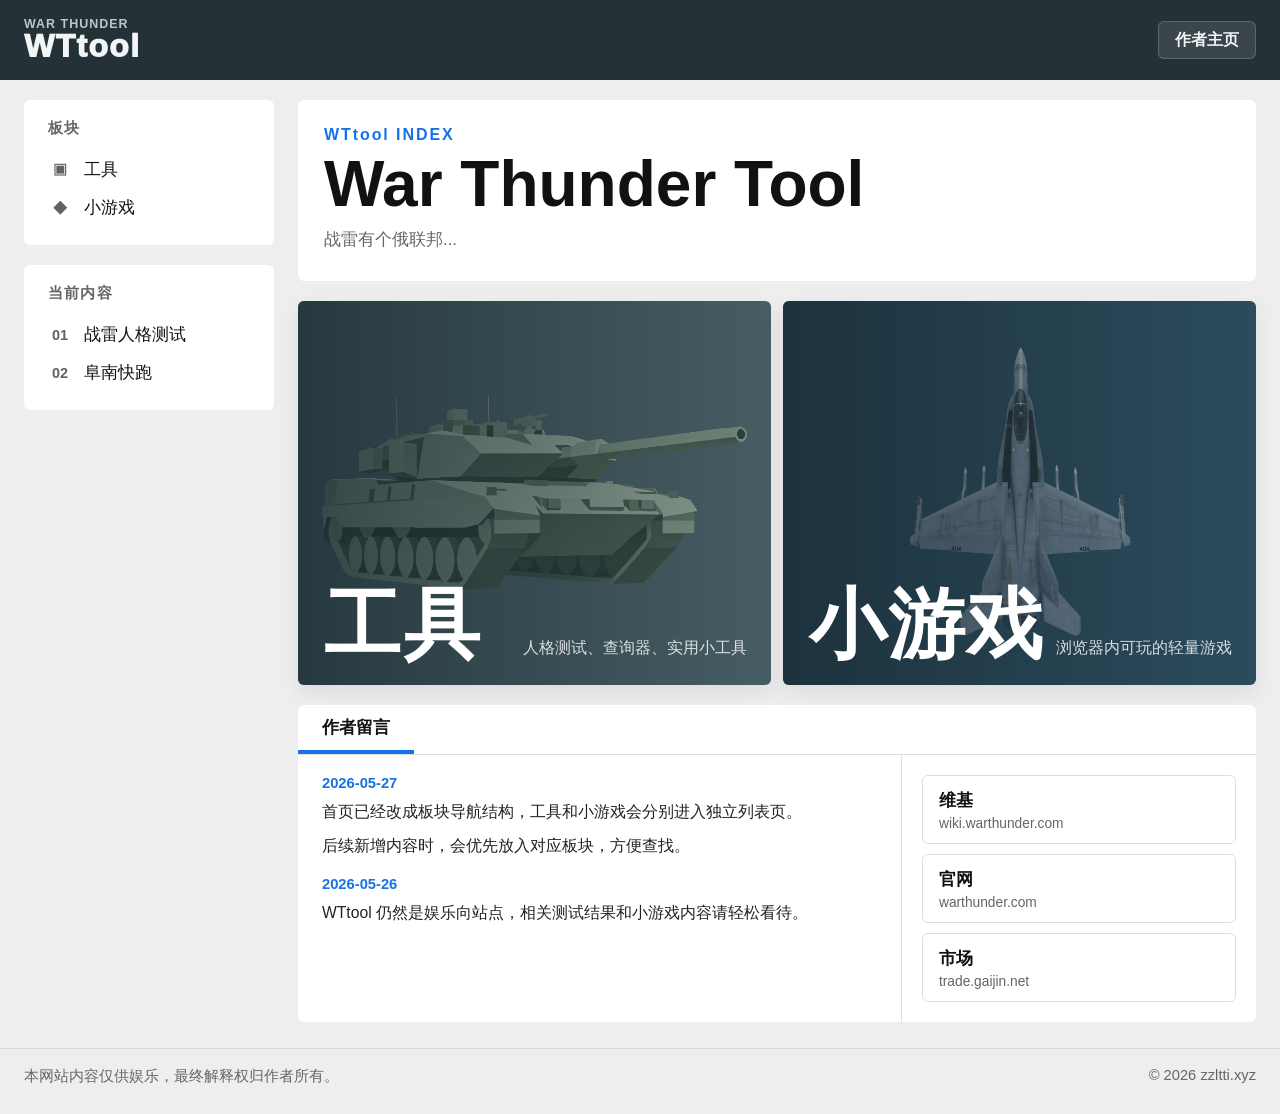
==== commit 54751ca9: "10th save" ====
--- a/index.html
+++ b/index.html
@@ -3,83 +3,86 @@
 <head>
     <meta charset="UTF-8">
     <meta name="viewport" content="width=device-width, initial-scale=1.0">
-    <title>战雷人格定位测试 - WTTI</title>
-    <meta http-equiv="Cache-Control" content="no-cache, no-store, must-revalidate">
-    <meta http-equiv="Pragma" content="no-cache">
-    <meta http-equiv="Expires" content="0">
-    <link rel="stylesheet" href="style.css?v=2.0">
+    <title>WTtool | 首页</title>
+    <meta name="description" content="WTtool 首页，进入工具板块或小游戏板块。">
+    <link rel="stylesheet" href="home.css">
 </head>
 <body>
+    <header class="topbar">
+        <a class="brand" href="./" aria-label="WTtool 首页">
+            <span class="brand-small">WAR THUNDER</span>
+            <span class="brand-main">WTtool</span>
+        </a>
+        <a class="author-link" href="https://space.bilibili.com/3493136288450833" target="_blank" rel="noopener noreferrer">作者主页</a>
+    </header>
 
-<div class="interactive-grid-bg" aria-hidden="true">
-    <div class="grid-layer grid-layer-primary"></div>
-    <div class="grid-layer grid-layer-depth"></div>
-    <div class="grid-glow"></div>
-</div>
+    <div class="app-layout">
+        <aside class="sidebar" aria-label="站点导航">
+            <section class="side-card">
+                <h2>板块</h2>
+                <a href="tools/"><span class="side-icon">▣</span>工具</a>
+                <a href="games/"><span class="side-icon">◆</span>小游戏</a>
+            </section>
+            <section class="side-card">
+                <h2>当前内容</h2>
+                <a href="tools/personality-test/"><span class="side-icon">01</span>战雷人格测试</a>
+                <a href="games/funankuaipao-main/"><span class="side-icon">02</span>阜南快跑</a>
+            </section>
+        </aside>
 
-<button id="theme-toggle" class="theme-toggle" aria-label="切换主题">
-    <span class="icon">🌓</span>
-</button>
+        <main class="content">
+            <section class="hero-panel">
+                <p class="kicker">WTtool INDEX</p>
+                <h1>War Thunder Tool</h1>
+                <p>战雷有个俄联邦...</p>
+            </section>
 
-<div class="container">
-    <div class="header">
-        <h1 class="title">战雷人格分析系统</h1>
-        <p class="subtitle">请选择你要进行评估的类型，并根据真实游戏习惯作答。</p>
+            <section class="category-row" aria-label="首页板块">
+                <a class="category-tile tile-tools" href="tools/">
+                    <img src="tools/personality-test/images/leopard2.png" alt="">
+                    <span class="tile-title">工具</span>
+                    <span class="tile-meta">人格测试、查询器、实用小工具</span>
+                </a>
+                <a class="category-tile tile-games" href="games/">
+                    <img src="games/funankuaipao-main/assets/playerImg.png" alt="">
+                    <span class="tile-title">小游戏</span>
+                    <span class="tile-meta">浏览器内可玩的轻量游戏</span>
+                </a>
+            </section>
+
+            <section class="info-board">
+                <div class="tabs" aria-label="内容状态">
+                    <span class="is-active">作者留言</span>
+                </div>
+                <div class="home-info-grid">
+                    <div class="message-panel" aria-live="polite">
+                        <div id="message-list" class="message-list">
+                            <p class="message-loading">正在读取作者留言...</p>
+                        </div>
+                    </div>
+                    <div class="official-panel" aria-label="战争雷霆官方入口">
+                        <a href="https://wiki.warthunder.com/" target="_blank" rel="noopener noreferrer">
+                            <span>维基</span>
+                            <small>wiki.warthunder.com</small>
+                        </a>
+                        <a href="https://warthunder.com/" target="_blank" rel="noopener noreferrer">
+                            <span>官网</span>
+                            <small>warthunder.com</small>
+                        </a>
+                        <a href="https://trade.gaijin.net/" target="_blank" rel="noopener noreferrer">
+                            <span>市场</span>
+                            <small>trade.gaijin.net</small>
+                        </a>
+                    </div>
+                </div>
+            </section>
+        </main>
     </div>
 
-    <div id="mode-selection" class="mode-selection-container">
-        <div class="mode-card" onclick="startQuiz('ground')">
-            <div class="mode-icon">🪖</div>
-            <h2>陆战测试</h2>
-            <p>测测你在钢铁洪流中的灵魂归宿</p>
-        </div>
-        <div class="mode-card" onclick="startQuiz('air')">
-            <div class="mode-icon">✈️</div>
-            <h2>空战测试</h2>
-            <p>测测你在碧空万里时的战术信仰</p>
-        </div>
-    </div>
-
-    <div id="quiz-screen" style="display: none;">
-        <div class="quiz-toolbar">
-            <button type="button" class="back-btn" onclick="returnToSelection()" aria-label="返回选择界面">
-                <span aria-hidden="true">←</span>
-                返回选择
-            </button>
-            <div class="quiz-eyebrow">WTTI ASSESSMENT</div>
-        </div>
-        <div class="progress-container">
-            <div class="progress-bar" id="progress-fill"></div>
-        </div>
-        <div class="question-counter" id="question-counter">当前进度 : 0 / 28</div>
-
-        <div id="questions-list">
-            </div>
-        
-        <div class="submit-container">
-            <button id="submit-btn" class="action-btn primary-btn" onclick="submitQuiz()">
-                提交查看人格分析
-            </button>
-            <p id="error-msg" class="error-msg">还有题目未完成，请检查👆</p>
-        </div>
-    </div>
-
-    <div id="result-screen" style="display: none;">
-        <div class="result-card">
-            <div class="result-badge">分析报告生成完毕</div>
-            <div class="result-image-container">
-                <img src="" alt="战雷人格图" id="result-image">
-            </div>
-            <h1 class="result-title" id="final-personality"></h1>
-            <div class="result-desc" id="final-desc"></div>
-            <button class="action-btn secondary-btn" onclick="location.reload()">返回主界面</button>
-        </div>
-    </div>
-</div>
-</div> <div class="site-footer">
-    <p>本测试纯属娱乐,测试结果与最终解释权归作者所有,感谢ZBob_大将的抠图工作 &copy; 2026</p>
-</div>
-
-<script src="script.js?v=2.0"></script>
+    <footer class="site-footer">
+        <span>本网站内容仅供娱乐，最终解释权归作者所有。</span>
+        <span>© 2026 zzltti.xyz</span>
+    </footer>
+    <script src="home.js"></script>
 </body>
 </html>
--- a/home.css
+++ b/home.css
@@ -0,0 +1,490 @@
+:root {
+    --page: #eeeeee;
+    --topbar: #243238;
+    --panel: #ffffff;
+    --text: #111111;
+    --muted: #60666a;
+    --line: #dedede;
+    --blue: #1673e6;
+    --blue-dark: #0f56aa;
+    --shadow: 0 8px 22px rgba(0, 0, 0, 0.08);
+}
+
+* {
+    box-sizing: border-box;
+}
+
+html {
+    min-height: 100%;
+}
+
+body {
+    min-height: 100vh;
+    margin: 0;
+    background: var(--page);
+    color: var(--text);
+    font-family: Arial, "Microsoft YaHei", "PingFang SC", sans-serif;
+}
+
+a {
+    color: inherit;
+}
+
+.topbar {
+    position: sticky;
+    top: 0;
+    z-index: 20;
+    height: 80px;
+    display: flex;
+    align-items: center;
+    justify-content: space-between;
+    gap: 24px;
+    background: var(--topbar);
+    padding: 0 max(24px, calc((100vw - 1494px) / 2 + 24px));
+    color: #d9e2e6;
+}
+
+.brand {
+    display: grid;
+    color: #b8c8ce;
+    text-decoration: none;
+    line-height: 1;
+}
+
+.brand-small {
+    font-size: 0.78rem;
+    font-weight: 800;
+    letter-spacing: 0.08em;
+}
+
+.brand-main {
+    color: #f2f5f6;
+    font-size: 2rem;
+    font-weight: 950;
+    letter-spacing: 0.04em;
+}
+
+.author-link {
+    display: flex;
+    align-items: center;
+    justify-content: center;
+    min-height: 38px;
+    border-radius: 6px;
+    background: rgba(255, 255, 255, 0.1);
+    color: #f2f5f6;
+    border: 1px solid rgba(255, 255, 255, 0.18);
+    padding: 0 16px;
+    font-size: 0.98rem;
+    font-weight: 700;
+    text-decoration: none;
+}
+
+.author-link:hover {
+    background: rgba(255, 255, 255, 0.18);
+}
+
+.app-layout {
+    width: min(100%, 1494px);
+    margin: 0 auto;
+    display: grid;
+    grid-template-columns: 250px minmax(0, 1fr);
+    gap: 24px;
+    padding: 20px 24px 26px;
+}
+
+.sidebar {
+    display: grid;
+    align-content: start;
+    gap: 20px;
+}
+
+.side-card {
+    border-radius: 6px;
+    background: var(--panel);
+    padding: 18px 24px;
+}
+
+.side-card h2 {
+    margin: 0 0 12px;
+    color: #666;
+    font-size: 0.95rem;
+    font-weight: 900;
+    letter-spacing: 0.08em;
+    text-transform: uppercase;
+}
+
+.side-card a {
+    min-height: 38px;
+    display: flex;
+    align-items: center;
+    gap: 12px;
+    color: #111;
+    font-size: 1.04rem;
+    text-decoration: none;
+}
+
+.side-card a:hover {
+    color: var(--blue);
+}
+
+.side-icon {
+    width: 24px;
+    color: #5f6366;
+    font-size: 0.9rem;
+    font-weight: 800;
+    text-align: center;
+}
+
+.content {
+    min-width: 0;
+}
+
+.hero-panel {
+    border-radius: 6px;
+    background: var(--panel);
+    padding: 26px;
+    margin-bottom: 20px;
+}
+
+.kicker {
+    margin: 0 0 8px;
+    color: var(--blue);
+    font-weight: 900;
+    letter-spacing: 0.12em;
+}
+
+.hero-panel h1,
+.page-title h1 {
+    margin: 0 0 10px;
+    font-size: clamp(2.2rem, 5vw, 4.4rem);
+    line-height: 1;
+}
+
+.hero-panel p:last-child,
+.page-title p {
+    max-width: 720px;
+    margin: 0;
+    color: var(--muted);
+    font-size: 1.05rem;
+    line-height: 1.7;
+}
+
+.category-row {
+    display: grid;
+    grid-template-columns: repeat(2, minmax(0, 1fr));
+    gap: 12px;
+    margin-bottom: 20px;
+}
+
+.category-tile {
+    position: relative;
+    min-height: 384px;
+    overflow: hidden;
+    display: flex;
+    align-items: flex-end;
+    border-radius: 6px;
+    background: #314853;
+    color: #fff;
+    text-decoration: none;
+    box-shadow: var(--shadow);
+}
+
+.category-tile::after {
+    content: "";
+    position: absolute;
+    inset: 0;
+    background: linear-gradient(90deg, rgba(20, 35, 42, 0.7), rgba(20, 35, 42, 0.2));
+}
+
+.category-tile img {
+    position: absolute;
+    inset: 0;
+    width: 100%;
+    height: 100%;
+    object-fit: contain;
+    padding: 46px 24px;
+    opacity: 0.72;
+    transform: scale(1);
+    transition: transform 240ms ease, opacity 240ms ease;
+}
+
+.category-tile:hover img {
+    opacity: 0.9;
+    transform: scale(1.045);
+}
+
+.tile-title {
+    position: relative;
+    z-index: 2;
+    max-width: min-content;
+    padding: 24px 26px;
+    font-size: clamp(2.8rem, 6vw, 5.2rem);
+    font-weight: 950;
+    line-height: 0.95;
+    letter-spacing: 0.02em;
+    word-break: keep-all;
+    white-space: nowrap;
+}
+
+.tile-meta {
+    position: absolute;
+    z-index: 2;
+    right: 24px;
+    bottom: 24px;
+    max-width: 18em;
+    color: rgba(255, 255, 255, 0.82);
+    font-size: 0.98rem;
+    line-height: 1.6;
+}
+
+.tile-tools {
+    background: #536c72;
+}
+
+.tile-games {
+    background: #31566a;
+}
+
+.info-board,
+.listing-panel {
+    border-radius: 6px;
+    background: var(--panel);
+    overflow: hidden;
+}
+
+.tabs {
+    height: 50px;
+    display: flex;
+    align-items: center;
+    border-bottom: 1px solid var(--line);
+}
+
+.tabs span {
+    height: 100%;
+    display: inline-flex;
+    align-items: center;
+    padding: 0 24px;
+    font-size: 1.08rem;
+}
+
+.tabs .is-active {
+    border-bottom: 4px solid var(--blue);
+    font-weight: 700;
+}
+
+.quick-grid,
+.entry-grid {
+    display: grid;
+    grid-template-columns: repeat(4, minmax(0, 1fr));
+    gap: 14px;
+    padding: 20px;
+}
+
+.quick-grid a,
+.entry-card {
+    min-height: 76px;
+    display: flex;
+    align-items: center;
+    border: 1px solid var(--line);
+    border-radius: 6px;
+    background: #fff;
+    color: #111;
+    padding: 14px 18px;
+    text-decoration: none;
+}
+
+.quick-grid a:hover,
+.entry-card:hover {
+    border-color: var(--blue);
+    color: var(--blue);
+}
+
+.home-info-grid {
+    display: grid;
+    grid-template-columns: minmax(0, 1.45fr) minmax(280px, 0.85fr);
+    gap: 0;
+    min-height: 190px;
+}
+
+.message-panel {
+    border-right: 1px solid var(--line);
+    padding: 20px 24px;
+}
+
+.message-list {
+    display: grid;
+    gap: 16px;
+}
+
+.message-loading {
+    margin: 0;
+    color: var(--muted);
+}
+
+.message-group {
+    display: grid;
+    gap: 8px;
+}
+
+.message-group time {
+    color: var(--blue);
+    font-size: 0.92rem;
+    font-weight: 800;
+}
+
+.message-group p {
+    margin: 0;
+    color: #222;
+    font-size: 0.98rem;
+    line-height: 1.7;
+}
+
+.official-panel {
+    display: grid;
+    align-content: start;
+    gap: 10px;
+    padding: 20px;
+}
+
+.official-panel a {
+    min-height: 62px;
+    display: grid;
+    align-content: center;
+    gap: 4px;
+    border: 1px solid var(--line);
+    border-radius: 6px;
+    background: #fff;
+    color: #111;
+    padding: 12px 16px;
+    text-decoration: none;
+}
+
+.official-panel a:hover {
+    border-color: var(--blue);
+    color: var(--blue);
+}
+
+.official-panel span {
+    font-size: 1.08rem;
+    font-weight: 800;
+}
+
+.official-panel small {
+    color: var(--muted);
+    font-size: 0.86rem;
+}
+
+.page-title {
+    border-radius: 6px;
+    background: var(--panel);
+    margin-bottom: 20px;
+    padding: 26px;
+}
+
+.entry-grid {
+    grid-template-columns: repeat(3, minmax(0, 1fr));
+}
+
+.entry-card {
+    min-height: 180px;
+    align-items: stretch;
+    flex-direction: column;
+    gap: 12px;
+}
+
+.entry-card img {
+    width: 100%;
+    height: 120px;
+    object-fit: contain;
+}
+
+.entry-card h2 {
+    margin: 0;
+    color: #111;
+    font-size: 1.28rem;
+}
+
+.entry-card p {
+    margin: 0;
+    color: var(--muted);
+    font-size: 0.95rem;
+    line-height: 1.6;
+}
+
+.site-footer {
+    width: min(100%, 1494px);
+    margin: 0 auto;
+    display: flex;
+    justify-content: space-between;
+    gap: 18px;
+    border-top: 1px solid #d7d7d7;
+    padding: 18px 24px 28px;
+    color: #666;
+    font-size: 0.92rem;
+}
+
+@media (max-width: 900px) {
+    .topbar {
+        height: auto;
+        align-items: flex-start;
+        flex-direction: column;
+        padding: 14px 16px;
+    }
+
+    .app-layout {
+        grid-template-columns: 1fr;
+        padding: 14px;
+    }
+
+    .sidebar {
+        grid-template-columns: repeat(2, minmax(0, 1fr));
+        gap: 12px;
+    }
+
+    .category-row,
+    .quick-grid,
+    .entry-grid,
+    .home-info-grid {
+        grid-template-columns: 1fr;
+    }
+
+    .message-panel {
+        border-right: 0;
+        border-bottom: 1px solid var(--line);
+    }
+
+    .category-tile {
+        min-height: 300px;
+    }
+
+    .tile-title {
+        font-size: 2.6rem;
+    }
+
+    .tile-meta {
+        left: 26px;
+        right: 26px;
+        bottom: 82px;
+    }
+
+    .site-footer {
+        align-items: flex-start;
+        flex-direction: column;
+        padding-inline: 14px;
+    }
+}
+
+@media (max-width: 560px) {
+    .sidebar {
+        grid-template-columns: 1fr;
+    }
+
+    .side-card {
+        padding: 16px;
+    }
+
+    .hero-panel,
+    .page-title {
+        padding: 20px;
+    }
+}
